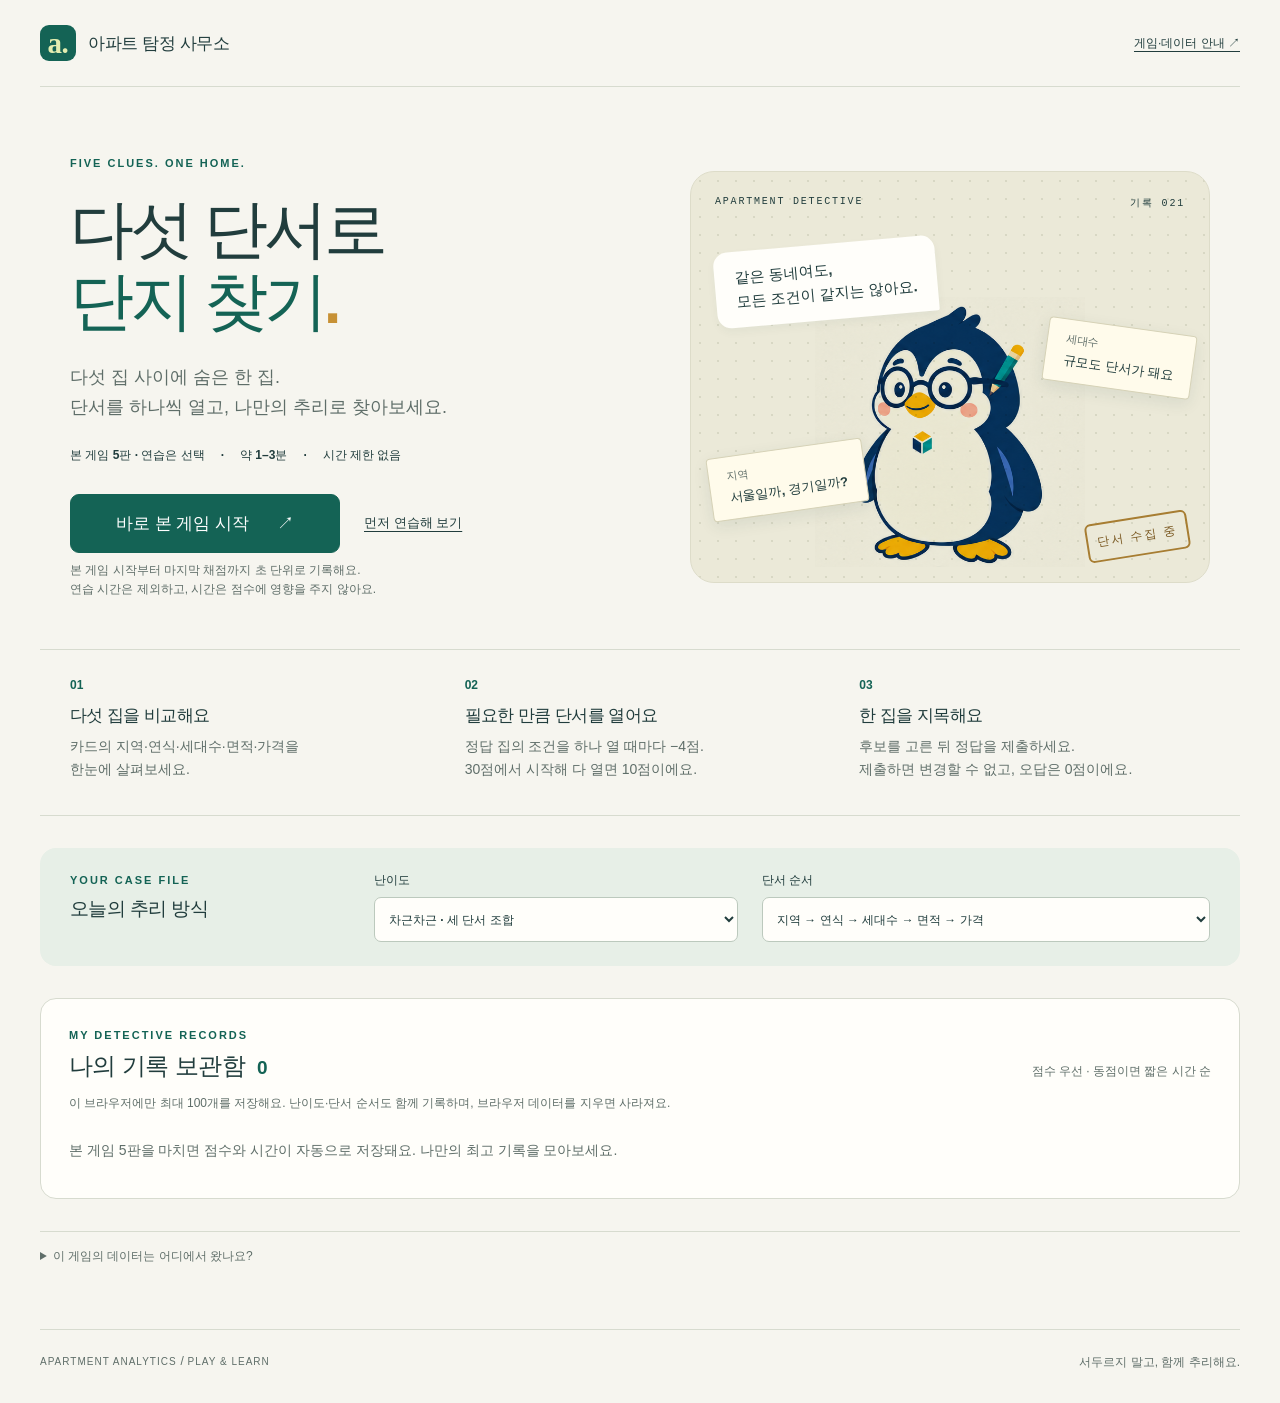
==== index.html @ 8121de94 "initial commit" ====
<!doctype html>
<html lang="ko">
<head>
<meta charset="utf-8"><meta name="viewport" content="width=device-width, initial-scale=1">
<meta name="theme-color" content="#f6f5ef"><title>다섯 단서로 단지 찾기</title>
<link rel="icon" href="data:,"><link rel="stylesheet" href="./style.css">
</head>
<body>
<a class="skip" href="#main">게임으로 건너뛰기</a>
<header class="site-header"><a href="./" class="brand"><span class="brand-mark" aria-hidden="true">a.</span> 아파트 탐정 사무소</a><a class="game-help" href="./about.html" target="_blank" rel="noopener">게임·데이터 안내 ↗</a></header>
<main id="main" tabindex="-1"><p role="status">사건 파일을 준비하고 있어요…</p></main>
<div id="announcer" class="sr-only" role="status" aria-live="polite" aria-atomic="true"></div>
<footer class="site-footer"><span>APARTMENT ANALYTICS <span aria-hidden="true">/</span> PLAY & LEARN</span><span>서두르지 말고, 함께 추리해요.</span></footer>
<noscript>이 게임을 플레이하려면 JavaScript를 켜 주세요.</noscript>
<script type="module" src="./app.mjs"></script>
</body></html>
---- style.css ----
:root{color-scheme:light;--paper:#f6f5ef;--white:#fffefa;--ink:#213d3d;--muted:#5f6e69;--teal:#146355;--teal-light:#e7efe7;--lime:#e3edb0;--line:#d7dbcf;--gold:#efc96b;--red:#a44937;--red-light:#fff0e9;--radius:16px;--fast:160ms;font-family:Arial,"Apple SD Gothic Neo","Noto Sans KR",sans-serif;color:var(--ink);background:var(--paper);font-synthesis:none}
*{box-sizing:border-box}body{margin:0}button,input,select{font:inherit;color:inherit}button,a,input,select,summary{-webkit-tap-highlight-color:transparent}button,summary,select{cursor:pointer}button{min-height:48px;border:1px solid var(--line);border-radius:9px;padding:12px 18px;background:var(--white);font-weight:700;transition:background var(--fast),box-shadow var(--fast),transform var(--fast)}button:hover:not(:disabled){background:var(--teal-light);box-shadow:0 3px 0 #213d3d14}button:active:not(:disabled){transform:translateY(1px)}button:disabled{cursor:default;background:#e5e6de;color:#737a70;border-color:transparent;box-shadow:none}a{color:inherit}button:focus-visible,a:focus-visible,input:focus-visible,select:focus-visible,summary:focus-visible{outline:3px solid var(--teal);outline-offset:4px}h1:focus,h2:focus,main:focus{outline:none}h1,h2,h3,p{margin:0}h1,h2,h3{word-break:keep-all}h1{font-size:36px;line-height:1.3;letter-spacing:-1.5px}h2{font-size:21px;letter-spacing:-.6px}p{line-height:1.65}em{font-style:normal}small,.small{font-size:12px;line-height:1.6;color:var(--muted)}kbd{font:12px Arial,sans-serif;display:inline-flex;align-items:center;justify-content:center;min-width:20px;height:21px;padding:0 4px;border:1px solid currentColor;border-radius:4px;opacity:.8}button kbd{margin-left:8px}.primary{background:var(--teal);color:white;border-color:var(--teal);display:inline-flex;align-items:center;justify-content:center;gap:28px}.primary:hover:not(:disabled){background:#104f45}.secondary{background:var(--white)}.text-button{border:0;background:none;text-decoration:underline;text-underline-offset:4px}.eyebrow{font-size:11px;font-weight:700;letter-spacing:2px;color:var(--teal);line-height:1.6}.eyebrow span{letter-spacing:0;color:var(--muted)}.site-header{height:87px;border-bottom:1px solid var(--line);max-width:1320px;margin:auto;display:flex;justify-content:space-between;align-items:center}.brand{display:flex;gap:12px;align-items:center;text-decoration:none;font-size:17px;font-weight:700;letter-spacing:-.4px}.brand-mark{width:36px;height:36px;display:grid;place-items:center;background:var(--teal);color:var(--lime);border-radius:9px;font:700 29px Georgia,serif}.header-note{font-size:12px;color:var(--muted)}main{max-width:1320px;padding-top:40px;margin:auto;min-height:70vh}.site-footer{max-width:1320px;margin:48px auto 0;border-top:1px solid var(--line);padding:24px 0 32px;display:flex;justify-content:space-between;color:var(--muted);font-size:10px;letter-spacing:1px}.site-footer span:last-child{letter-spacing:0;font-size:12px}.skip{position:fixed;z-index:10;top:-70px;left:16px;background:white;padding:16px}.skip:focus{top:16px}.sr-only{position:absolute;width:1px;height:1px;overflow:hidden;clip:rect(0,0,0,0);white-space:nowrap}.mascot{--size:76px;width:var(--size);height:var(--size);flex-shrink:0;display:inline-block;background-image:url('./assets/turnaround.png');background-repeat:no-repeat;background-size:300% 200%;background-position:0 0;mix-blend-mode:multiply}.mascot.angle{background-position:50% 0}.mascot.side{background-position:100% 0}.mascot.back{background-position:0 100%}.intro{display:grid;grid-template-columns:1.1fr 1fr;gap:80px;padding:28px 30px 50px;align-items:center}.intro h1{font-size:72px;line-height:1.13;letter-spacing:-4px;margin:20px 0 26px}.intro h1 em{color:var(--teal)}.title-dot{color:#c79135}.lead{font-size:18px;color:var(--muted)}.intro-meta{display:flex;flex-wrap:wrap;gap:8px 16px;margin:24px 0 30px;font-size:12px;font-weight:700}.intro-meta span+span:before{content:'·';margin-right:16px}.start{font-size:17px;padding:17px 25px;min-width:270px;margin-bottom:12px}.case-art{height:412px;background:#ebe9d8;border-radius:24px;position:relative;isolation:isolate;overflow:hidden;background-image:radial-gradient(#b0b49b55 1px,transparent 1px);background-size:18px 18px;border:1px solid #dddcc9}.art-label{display:flex;justify-content:space-between;padding:24px;font:10px monospace;letter-spacing:1.8px}.hero-penguin{--size:270px;position:absolute;bottom:15px;left:calc(50% - 135px);z-index:2}.speech{position:absolute;top:72px;left:24px;padding:14px 20px;background:var(--white);border-radius:14px 14px 2px 14px;font-size:15px;font-weight:bold;line-height:1.6;transform:rotate(-5deg);box-shadow:0 4px 10px #213d3d0b;z-index:3}.evidence{position:absolute;background:#fffbeb;box-shadow:0 5px 16px #213d3d17;border:1px solid #d6d2b7;border-radius:4px;padding:12px 18px;font-size:11px;color:var(--muted);z-index:3}.evidence b{display:block;font-size:13px;color:var(--ink);margin-top:5px}.evidence-one{bottom:70px;left:18px;transform:rotate(-8deg)}.evidence-two{top:154px;right:15px;transform:rotate(8deg)}.art-stamp{position:absolute;bottom:26px;right:20px;border:2px solid #a77d32;color:#79571f;font-size:12px;letter-spacing:2px;padding:9px;border-radius:6px;transform:rotate(-9deg)}.how-to{display:grid;grid-template-columns:repeat(3,1fr);padding:28px 30px 34px;border-top:1px solid var(--line);border-bottom:1px solid var(--line);gap:44px}.step-number{display:block;color:var(--teal);font-size:12px;font-weight:bold;margin-bottom:12px}.how-to h2{font-size:17px;margin-bottom:8px}.how-to p{color:var(--muted);font-size:14px}.settings{margin:32px 0;display:grid;grid-template-columns:1fr 1.3fr 1.6fr 1.4fr;gap:24px;align-items:start;padding:24px 30px;background:var(--teal-light);border-radius:var(--radius)}.settings h2{margin-top:6px;font-size:19px}.settings label{font-size:12px;font-weight:700;display:grid;gap:8px}.settings input,.settings select{width:100%;min-width:0;min-height:45px;padding:8px 10px;border:1px solid #bcc9bd;border-radius:7px;background:var(--white);font-size:12px}.settings .small{font-weight:400;font-size:11px}.source-note{border-top:1px solid var(--line);margin-top:28px;color:var(--muted);font-size:12px}.source-note summary{min-height:48px;padding:16px 0}.source-note p{max-width:1000px;margin:0 0 12px}.game-heading{display:flex;justify-content:space-between;align-items:center;margin-bottom:30px}.game-heading h1{margin:8px 0 8px}.game-heading p:not(.eyebrow){color:var(--muted);font-size:14px}.round-status{display:grid;gap:12px;text-align:right;font-size:12px;color:var(--muted)}.round-status strong{font-size:20px;color:var(--ink);margin-left:6px}.progress-dots{display:flex;gap:7px}.progress-dots span{width:30px;height:30px;display:grid;place-items:center;border:1px solid var(--line);border-radius:50%;font:12px Arial}.progress-dots .current{background:var(--teal);color:white;border-color:var(--teal)}.progress-dots .done{background:var(--teal-light);color:var(--teal)}.board-heading{display:flex;align-items:center;justify-content:space-between;margin-bottom:14px;font-size:12px;color:var(--muted)}.board-heading h2{font-size:16px;color:var(--ink)}.board-heading h2 span{font-weight:400;font-size:12px;color:var(--muted);margin-left:10px}.candidate-grid{display:grid;grid-template-columns:repeat(5,minmax(0,1fr));gap:14px}.home-card{--tone:#326759;--tint:#e5ecde;min-width:0;background:var(--white);border:1px solid var(--line);border-radius:13px;overflow:hidden;transition:border var(--fast),box-shadow var(--fast)}.tone-1{--tone:#966937;--tint:#f4ead6}.tone-2{--tone:#61799a;--tint:#e7edf1}.tone-3{--tone:#876579;--tint:#f0e5e8}.tone-4{--tone:#7d7941;--tint:#ecebdc}.home-card.selected{border-color:var(--teal);box-shadow:0 0 0 2px var(--teal)}.home-card.winner{border-color:var(--teal)}.card-art{height:96px;position:relative;background:var(--tint);color:var(--tone);overflow:hidden}.house-art{width:100%;height:100%;display:block}.card-letter{position:absolute;top:12px;left:13px;font:italic 25px Georgia,serif}.card-state{position:absolute;right:9px;top:10px;font-size:11px;font-weight:bold;color:var(--ink);background:var(--white);border-radius:4px;padding:3px 7px}.card-state:empty{display:none}.card-body{padding:15px}.address{font-size:11px;line-height:1.5;color:var(--muted);min-height:33px;overflow-wrap:anywhere}.card-body h3{font-size:17px;line-height:1.35;min-height:46px;margin:5px 0 8px;overflow-wrap:anywhere}.card-body dl{margin:0}.card-body dl>div{padding:9px 0;display:flex;justify-content:space-between;align-items:baseline;border-top:1px solid #e8e9df;gap:6px}.card-body dt{font-size:11px;color:var(--muted);white-space:nowrap}.card-body dd{margin:0;font-size:15px;text-align:right;font-weight:700;letter-spacing:-.4px}.card-body dd small{display:block;font-weight:400;font-size:10px;letter-spacing:0}.card-body dd .inline{display:inline;font-size:11px}.card-body dl>.price-row{display:block;padding:11px 0 13px}.price-row dd{font-size:24px;text-align:left;margin-top:4px;letter-spacing:-1px}.choose{width:100%;display:flex;align-items:center;justify-content:center;gap:8px;min-height:44px;padding:8px 10px;font-size:12px}.choose kbd{margin:0}.choose span{margin-left:auto;font-size:16px}.choose[aria-pressed=true]{color:var(--teal);background:var(--teal-light);border-color:var(--teal)}.locked-label{min-height:44px;background:var(--teal-light);color:var(--teal);display:grid;place-items:center;text-align:center;border-radius:6px;font-size:11px;font-weight:bold}.notebook{border:1px solid var(--line);border-radius:var(--radius);background:var(--white);margin-top:26px;overflow:hidden}.notebook-heading{display:flex;align-items:center;justify-content:space-between;padding:20px 24px 17px}.notebook h2{font-size:18px;margin-top:3px}.notebook .eyebrow{font-size:9px}.clue-counter{font-size:12px;color:var(--muted)}.clue-counter strong{font-size:21px;color:var(--teal);margin-left:5px}.clue-list{list-style:none;padding:0 24px;margin:0;display:grid;grid-template-columns:repeat(5,minmax(0,1fr));gap:12px}.clue{min-height:99px;background:#f3f3ed;border:1px dashed #d8dccf;border-radius:8px;padding:12px;color:var(--muted)}.clue.opened{background:#f4f5e3;border:1px solid #d8dcba;color:var(--ink)}.clue-label{display:flex;align-items:center;gap:6px;font-weight:700;font-size:12px}.clue-number{font:11px monospace;color:var(--teal)}.clue-label small{margin-left:auto;font-size:9px;font-weight:400}.clue p{font-size:12px;margin-top:8px;line-height:1.55;word-break:keep-all}.clue:not(.opened):not(.after-reveal) p{font-size:11px;color:#798071}.clue.after-reveal{background:#f9f9f4}.action-bar{display:flex;align-items:center;justify-content:space-between;padding:8px 24px 12px;gap:16px}.guide-inline{display:flex;align-items:center;gap:5px;max-width:650px}.guide-inline .mascot{--size:64px}.guide-inline p{font-size:12px;color:var(--muted)}.action-bar button{font-size:12px;white-space:nowrap}.action-bar button small{margin-left:10px;color:var(--red)}.notebook:has(.after-reveal){padding-bottom:24px}.submit-bar{display:flex;align-items:center;justify-content:space-between;padding:22px 0 12px}.submit-bar>div:first-child>span{font-size:15px}.submit-bar>div:first-child strong{font-size:31px;letter-spacing:-1px;color:var(--teal);margin-left:8px}.submit-bar small{display:block}.submit-action{display:grid;grid-template-columns:auto auto;align-items:center;gap:4px 18px;text-align:right}.submit-action p{font-size:12px}.submit-action small{grid-column:2}.keyboard-help{text-align:right;font-size:10px;color:var(--muted);margin:0 0 18px}.keyboard-help span{margin:0 8px}.keyboard-help kbd{font-size:10px;min-width:16px;height:17px}.result-panel{margin-top:28px;padding:26px;border:1px solid var(--line);border-radius:var(--radius);background:var(--white)}.result-title{display:flex;justify-content:space-between;align-items:center;gap:20px;margin-bottom:20px}.result-title h2{font-size:26px;margin-top:5px}.result-title h2 span{font-size:16px;color:var(--teal);margin-left:12px}.answer-reason{font-size:14px;color:var(--muted)}.lesson{display:flex;gap:14px;align-items:center;background:var(--teal-light);border-radius:12px;padding:10px 18px;margin:20px 0}.lesson p{font-size:13px;color:var(--muted)}.lesson strong{display:block;color:var(--ink);margin-bottom:3px}.comparison{width:100%;border-collapse:collapse;font-size:13px}.comparison caption{text-align:left;font-size:16px;font-weight:bold;margin-bottom:14px}.comparison td,.comparison th{padding:12px 16px;text-align:left;border-bottom:1px solid var(--line);line-height:1.6}.comparison th{font-weight:bold}.comparison thead{background:#efefe7;font-size:12px}.comparison tbody th{width:20%}.comparison tbody th small{display:block;font-weight:normal;font-size:10px}.comparison td{width:40%}.comparison .mismatch{background:var(--red-light)}.match-word{display:inline-block;margin-left:10px;font-size:10px;color:var(--teal)}.mismatch .match-word{color:var(--red);font-weight:bold}.summary-hero{display:flex;justify-content:space-between;align-items:center;padding:12px 36px 30px}.summary-hero h1{margin:10px 0}.summary-hero>div>p:not(.eyebrow){color:var(--muted)}.final-score{font:100px Georgia,serif;letter-spacing:-5px;margin:10px 0 16px;color:var(--teal)}.final-score span{font:18px Arial,sans-serif;color:var(--muted);letter-spacing:0}.summary-stats{display:flex;gap:28px;flex-wrap:wrap;font-size:13px}.summary-stats strong{margin-left:10px}.summary-mascot{display:flex;align-items:center;gap:18px}.summary-mascot .mascot{--size:240px}.summary-mascot p{font-size:17px;line-height:1.8}.round-results{display:grid;grid-template-columns:repeat(5,1fr);gap:14px}.round-results>div{display:grid;gap:9px;border:1px solid var(--line);padding:20px;border-radius:12px;background:var(--teal-light)}.round-results .miss{background:var(--red-light)}.round-results span{font-size:12px}.round-results strong{font:36px Georgia,serif}.round-results strong small{margin-left:4px;font:12px Arial}.replay-bar{display:flex;gap:12px;margin:24px 0 16px;align-items:center}.seed-receipt{font-size:11px;color:var(--muted);overflow-wrap:anywhere}.review{margin-top:44px}.section-heading{display:flex;justify-content:space-between;align-items:end;margin-bottom:20px;gap:20px}.section-heading h2{font-size:25px;margin-top:4px}.section-heading h2 span{margin-left:10px;color:var(--teal)}.section-heading p:not(.eyebrow){font-size:12px;color:var(--muted)}.review-case{border:1px solid var(--line);border-radius:12px;background:var(--white);margin-bottom:12px;overflow:hidden}.review-case>summary{padding:20px;font-size:15px;font-weight:bold}.review-case>summary>span{float:right;font-size:12px;color:var(--muted);font-weight:normal}.review-body{padding:6px 20px 20px}.review-body .clue-list{padding:0;margin-bottom:20px}.review-body .candidate-grid{margin-bottom:24px}.all-clear{display:flex;align-items:center;gap:18px;background:var(--teal-light);padding:24px;border-radius:12px}.all-clear strong{display:block}.all-clear p{font-size:14px}.error{padding:50px 20px}.error p{margin:18px 0}
@media(min-width:1500px){main{padding-top:48px}.card-art{height:110px}.card-body{padding:18px}.card-body h3{font-size:19px}}
@media(max-width:1400px){.site-header,main,.site-footer{margin-left:40px;margin-right:40px}.intro{gap:48px}.intro h1{font-size:64px}}
@media(max-width:1100px){.site-header,main,.site-footer{margin-left:24px;margin-right:24px}.intro{gap:24px;padding-left:0;padding-right:0}.intro h1{font-size:56px}.candidate-grid{gap:9px}.card-body{padding:11px}.card-body h3{font-size:15px;min-height:44px}.card-body dd{font-size:13px}.card-body dt{font-size:10px}.price-row dd{font-size:20px}.settings{grid-template-columns:1fr 1fr}.clue-list{gap:8px;padding:0 16px}.clue{padding:10px}.clue-label{flex-wrap:wrap}.clue-label small{width:100%;margin:0}.clue p{font-size:11px}.summary-mascot .mascot{--size:170px}.summary-mascot p{font-size:14px}}
@media(max-width:800px){main{padding-top:26px}.intro{grid-template-columns:1fr 1fr;gap:24px;padding-bottom:32px}.intro h1{font-size:44px;letter-spacing:-2px}.lead{font-size:15px}.intro-meta{gap:8px;font-size:10px}.intro-meta span+span:before{margin-right:8px}.case-art{height:340px}.hero-penguin{--size:215px;left:calc(50% - 108px)}.speech{font-size:12px;top:60px;left:14px;padding:12px}.evidence{padding:9px;font-size:9px}.evidence b{font-size:10px}.evidence-two{top:168px;right:10px}.evidence-one{bottom:38px;left:10px}.art-stamp{font-size:9px;bottom:14px;right:10px}.art-label{padding:15px;font-size:8px}.how-to{gap:24px;padding:24px 0}.how-to h2{font-size:15px}.how-to p{font-size:12px}.how-to br{display:none}.candidate-grid{grid-template-columns:repeat(3,minmax(0,1fr));gap:12px}.card-art{height:80px}.card-body{padding:14px}.card-body h3{font-size:16px}.card-body dd{font-size:14px}.price-row dd{font-size:23px}.clue-list{grid-template-columns:repeat(3,minmax(0,1fr));gap:10px}.clue-label small{width:auto;margin-left:auto}.clue p{font-size:12px}.game-heading h1{font-size:28px}.game-heading p:not(.eyebrow){font-size:12px}.board-heading h2 span{display:none}.submit-action{display:block}.submit-action p{margin-bottom:8px}.submit-action small{margin-top:4px}.summary-hero{padding:0 0 24px}.summary-mascot p{display:none}.round-results{gap:8px}.round-results>div{padding:16px}.replay-bar{flex-wrap:wrap}.section-heading{display:block}.section-heading>p{margin-top:12px}}
@media(max-width:540px){.site-header,main,.site-footer{margin-left:18px;margin-right:18px}.site-header{height:69px}.brand{font-size:15px}.brand-mark{width:31px;height:31px;font-size:25px}.header-note{display:none}.intro{grid-template-columns:1fr;padding-top:0;gap:28px}.intro h1{font-size:55px;margin-top:14px;line-height:1.08}.lead{font-size:16px}.intro-meta{font-size:11px;margin:20px 0}.start{width:100%;font-size:16px;min-width:0;margin-bottom:7px}.case-art{height:310px}.hero-penguin{--size:220px;left:calc(50% - 110px);bottom:0}.speech{left:24px}.evidence-two{top:141px;right:16px}.evidence-one{bottom:35px}.how-to{grid-template-columns:1fr;gap:22px}.how-to>div{padding-left:38px;position:relative}.step-number{position:absolute;left:0;top:3px}.how-to h2{font-size:16px}.how-to p{font-size:13px}.settings{grid-template-columns:1fr;gap:20px;padding:22px}.settings label,.settings input,.settings select{font-size:13px}.settings .small{font-size:11px}.game-heading{align-items:start;gap:12px;flex-wrap:wrap;margin-bottom:22px}.game-heading h1{font-size:26px;letter-spacing:-1px}.game-heading p:not(.eyebrow){font-size:12px}.round-status{width:100%;display:flex;align-items:center;justify-content:space-between;margin-top:2px}.progress-dots span{width:24px;height:24px;font-size:10px}.round-status strong{font-size:17px}.board-heading{display:block}.board-heading>span{font-size:10px;display:block;margin-top:5px}.candidate-grid{grid-template-columns:repeat(2,minmax(0,1fr));gap:12px}.card-art{height:73px}.card-letter{top:9px;left:10px;font-size:21px}.card-state{font-size:9px;top:8px;right:6px;padding:3px}.card-body{padding:12px}.address{font-size:10px;min-height:30px}.card-body h3{font-size:15px;min-height:41px;letter-spacing:-.6px}.card-body dt{font-size:10px}.card-body dd{font-size:13px}.card-body dd .inline{font-size:10px}.card-body dl>div{gap:3px}.card-body dl>div:not(.price-row){flex-wrap:wrap}.card-body dl>.price-row{padding-bottom:12px}.price-row dd{font-size:21px}.choose{padding:8px 6px;gap:5px;font-size:11px;min-height:44px}.choose kbd{display:none}.choose span{margin-left:4px}.card-body dl>div{padding:8px 0}.notebook{margin-top:20px}.notebook-heading{padding:18px 16px}.notebook h2{font-size:16px}.clue-counter{font-size:10px}.clue-counter strong{font-size:18px}.clue-list{grid-template-columns:1fr;gap:8px;padding:0 16px}.clue{min-height:0;display:grid;grid-template-columns:92px 1fr;align-items:center;gap:8px;padding:12px}.clue-label{font-size:12px;gap:6px}.clue-label small{display:block;width:100%;margin:0 0 0 22px;font-size:9px}.clue p{font-size:12px;margin:0}.action-bar{display:block;padding:8px 16px 16px}.guide-inline .mascot{--size:58px}.guide-inline p{font-size:11px}.action-bar button{width:100%;font-size:12px}.submit-bar{display:block;padding-top:20px}.submit-bar>div:first-child{text-align:center;margin-bottom:18px}.submit-bar>div:first-child strong{font-size:34px}.submit-action{text-align:center}.submit-action .primary{width:100%}.submit-action p{font-size:13px}.keyboard-help{display:none}.result-panel{padding:18px 14px}.result-title{display:block}.result-title h2{font-size:23px}.result-title h2 span{font-size:13px}.result-title .primary{width:100%;margin-top:18px}.answer-reason{font-size:13px}.lesson{gap:8px;padding:10px;margin:16px 0}.lesson .mascot{--size:52px}.lesson p{font-size:12px}.comparison{font-size:11px;table-layout:fixed}.comparison th,.comparison td{padding:10px 6px;word-break:break-word}.comparison thead{font-size:11px}.comparison tbody th{width:24%}.comparison td{width:38%}.comparison tbody th small{font-size:9px}.match-word{display:block;margin:3px 0 0}.summary-hero{position:relative}.summary-hero h1{font-size:28px}.summary-hero>div>p{font-size:13px}.summary-mascot{position:absolute;right:0;top:58px}.summary-mascot .mascot{--size:108px}.final-score{font-size:82px;margin-bottom:22px}.final-score span{font-size:15px}.summary-stats{gap:12px 22px;font-size:12px}.summary-stats span:last-child{width:100%;color:var(--muted)}.round-results{grid-template-columns:repeat(5,minmax(0,1fr));gap:5px}.round-results>div{padding:12px 5px;text-align:center;gap:8px}.round-results span{font-size:10px;line-height:1.6}.round-results strong{font-size:27px}.round-results small{font-size:9px}.replay-bar{gap:10px;margin-top:20px}.replay-bar .primary{width:100%}.replay-bar .secondary{flex:1;font-size:12px;padding:12px}.replay-bar .text-button{font-size:12px}.review{margin-top:34px}.section-heading h2{font-size:22px}.review-case>summary{font-size:13px;line-height:1.6;padding:16px}.review-case>summary>span{display:block;float:none;font-size:11px;margin-top:7px}.review-body{padding:0 12px 16px}.review-body .candidate-grid{gap:8px}.review-body .card-body{padding:10px}.review-body .card-body h3{font-size:13px}.review-body .card-body dd{font-size:12px}.review-body .price-row dd{font-size:19px}.review-body .locked-label{font-size:10px}.all-clear{padding:16px;gap:10px}.all-clear p{font-size:12px}.all-clear .mascot{--size:64px}.site-footer{margin-top:32px;display:grid;gap:12px;padding:20px 0 26px}.source-note{margin-top:22px;font-size:11px}}
@media(prefers-reduced-motion:reduce){*,*::before,*::after{transition:none!important;animation:none!important;scroll-behavior:auto!important}}
/* Hide the off-canvas skip link even when full-page captures scroll the viewport. */
.skip:not(:focus){visibility:hidden}
/* Optional practice and browser-local record sharing. */
.start-actions{display:flex;align-items:center;flex-wrap:wrap;gap:4px 12px;margin-bottom:8px}
.start-actions .start{margin-bottom:0}
.start-actions .text-button{font-size:13px;padding:12px}
.settings{grid-template-columns:1fr 1.3fr 1.6fr}
.record-board{border:1px solid var(--line);border-radius:var(--radius);padding:28px;background:var(--white);margin:32px 0}
.record-heading{display:flex;align-items:end;justify-content:space-between;gap:16px;margin-bottom:12px}
.record-heading h2{margin-top:5px;font-size:24px}
.record-heading h2 span{color:var(--teal);font-size:19px;margin-left:6px}
.record-heading>p{font-size:12px;color:var(--muted)}
.record-board label{display:block;font-size:13px;font-weight:bold;margin:22px 0 8px}
.record-board select{max-width:100%;width:100%;min-width:0;min-height:48px;background:var(--paper);border:1px solid var(--line);padding:12px;border-radius:8px;font-size:13px}
.record-preview{display:flex;align-items:center;gap:26px;padding:24px 0}
.record-preview img{width:160px;height:160px;object-fit:contain;flex:none}
.record-mode{font-size:13px;color:var(--muted);display:flex;flex-wrap:wrap;align-items:center;gap:8px}
.best-badge{padding:3px 8px;border-radius:5px;background:var(--teal-light);color:var(--teal);font-size:11px;font-weight:bold}
.record-preview strong{display:block;font:64px Georgia,serif;color:var(--teal);margin:8px 0}
.record-preview strong small{font:16px Arial,sans-serif;color:var(--muted)}
.record-time{font-size:20px;font-weight:bold;margin-bottom:6px}
.record-time span{font-size:12px;color:var(--muted);font-weight:normal;margin-left:18px}
.record-actions{display:flex;flex-wrap:wrap;gap:12px}
.record-actions button{font-size:14px}
#share-status{font-size:13px;color:var(--teal);min-height:22px;margin-top:12px}
#copy-fallback textarea{display:block;width:100%;font:inherit;font-size:14px;line-height:1.7;color:var(--ink);padding:14px;border:1px solid var(--line);border-radius:8px;resize:vertical}
.storage-warning{margin:16px 0;padding:12px 16px;background:var(--red-light);border-radius:8px;font-size:13px;color:var(--red)}
.empty-records{font-size:14px;padding:26px 0 8px;color:var(--muted)}
.summary-mascot img{object-fit:contain;width:240px;height:240px}
@media(max-width:1100px){.summary-mascot img{width:170px;height:170px}}
@media(max-width:800px){.settings{grid-template-columns:1fr 1fr}.settings>div{grid-column:1/-1}.record-heading{display:block}.record-heading>p{margin-top:12px}.record-time span{display:block;margin:6px 0 0}.summary-mascot img{width:150px;height:150px}}
@media(max-width:540px){.start-actions{display:grid;gap:4px}.start-actions .text-button{justify-self:center}.settings{grid-template-columns:1fr}.record-board{padding:20px 16px;margin:24px 0}.record-heading h2{font-size:21px}.record-board select{font-size:12px}.record-preview{gap:12px;align-items:start;padding:20px 0}.record-preview img{width:88px;height:110px}.record-preview>div{min-width:0}.record-preview strong{font-size:46px;margin:10px 0}.record-mode{font-size:11px}.best-badge{font-size:10px}.record-preview strong small{font-size:12px}.record-time{font-size:17px}.record-time span{font-size:11px}.record-preview .small{font-size:10px}.record-actions{display:grid}.record-actions button{width:100%;font-size:12px;padding:13px 10px}.summary-mascot img{width:100px;height:100px}.summary-stats span:last-child{width:auto}.record-heading>p,.record-board>.small{font-size:11px}.empty-records{font-size:13px}}

.game-help{font-size:12px;text-underline-offset:4px;min-height:44px;display:inline-flex;align-items:center}
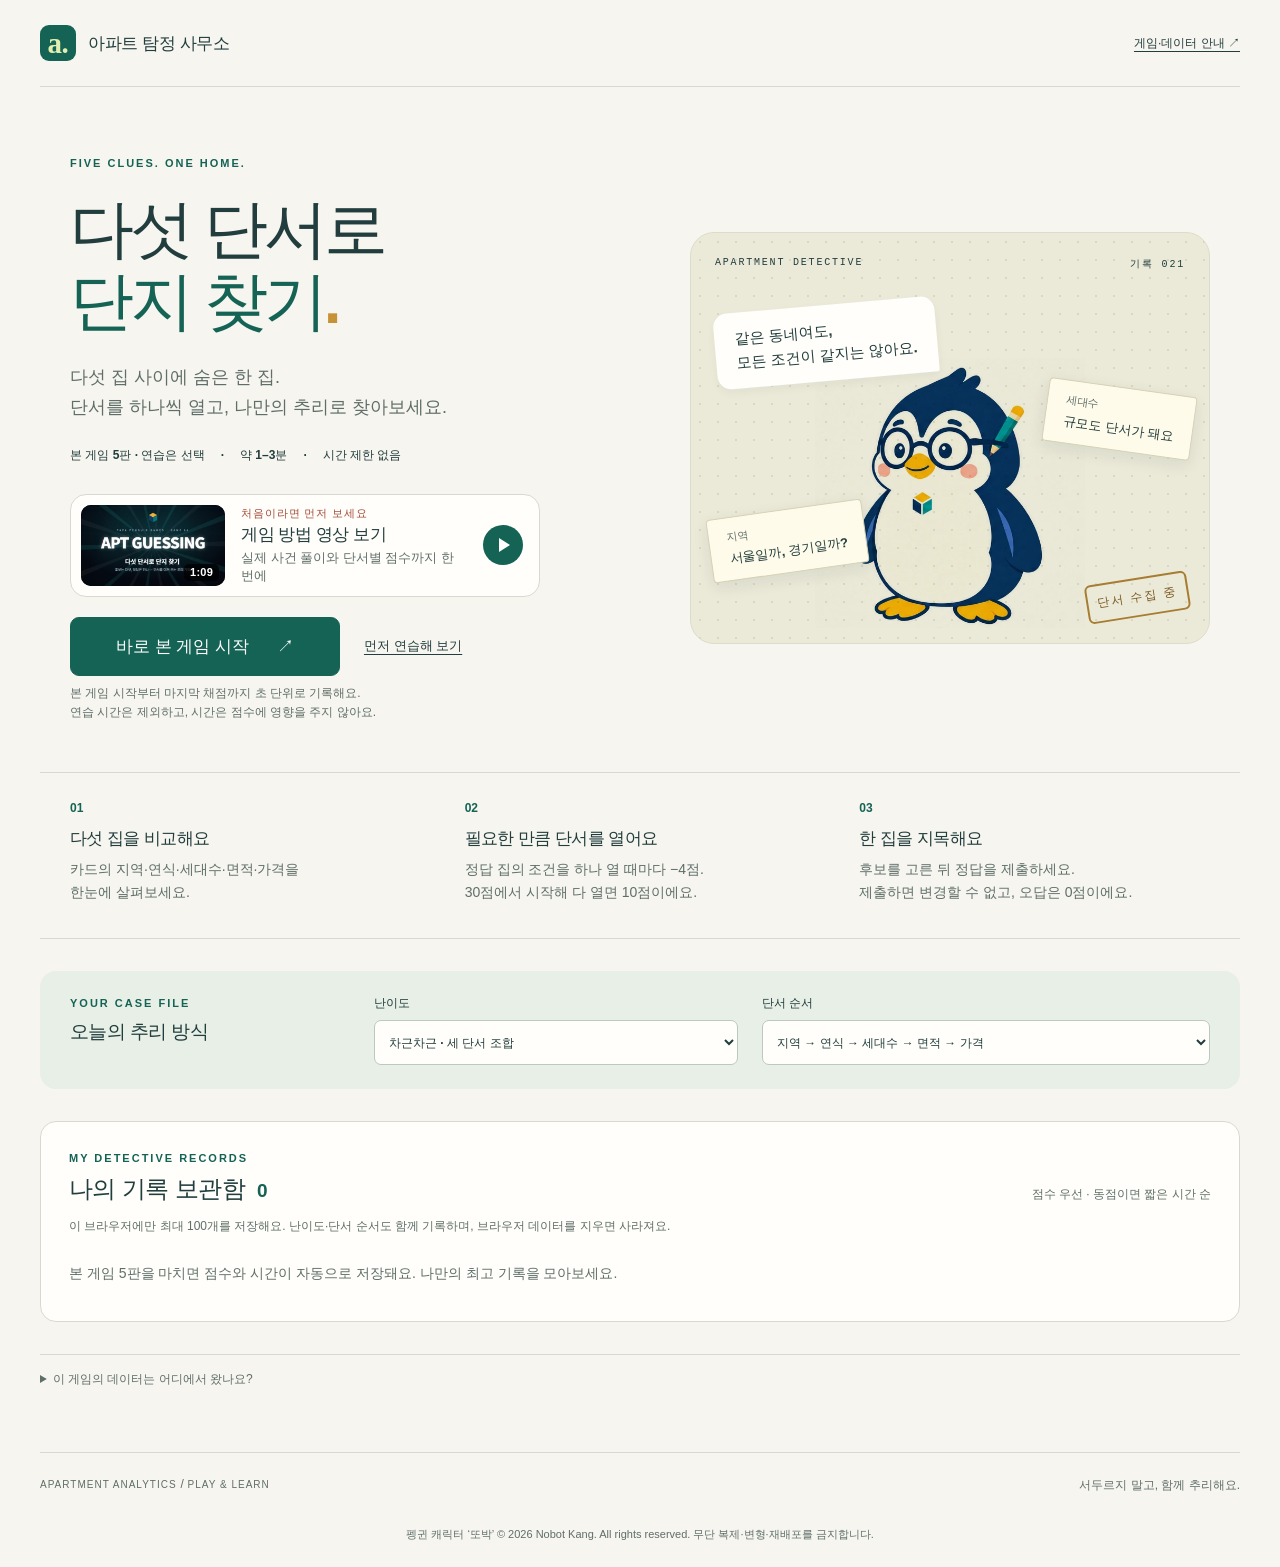
==== commit 8420851f: "update video" ====
--- a/index.html
+++ b/index.html
@@ -10,7 +10,8 @@
 <header class="site-header"><a href="./" class="brand"><span class="brand-mark" aria-hidden="true">a.</span> 아파트 탐정 사무소</a><a class="game-help" href="./about.html" target="_blank" rel="noopener">게임·데이터 안내 ↗</a></header>
 <main id="main" tabindex="-1"><p role="status">사건 파일을 준비하고 있어요…</p></main>
 <div id="announcer" class="sr-only" role="status" aria-live="polite" aria-atomic="true"></div>
-<footer class="site-footer"><span>APARTMENT ANALYTICS <span aria-hidden="true">/</span> PLAY & LEARN</span><span>서두르지 말고, 함께 추리해요.</span></footer>
+<footer class="site-footer"><span>APARTMENT ANALYTICS <span aria-hidden="true">/</span> PLAY & LEARN</span><span>서두르지 말고, 함께 추리해요.</span></footer><p class="rights"><span>펭귄 캐릭터 ‘또박’ © 2026 Nobot Kang. All rights reserved.</span> <span>무단 복제·변형·재배포를 금지합니다.</span></p>
+<dialog id="rules-video" class="rules-dialog" aria-labelledby="rules-video-title"><div class="rules-head"><h2 id="rules-video-title">게임 방법 영상<span>1분 9초 · 한국어 음성·자막</span></h2><form method="dialog"><button class="rules-close" value="close" aria-label="영상 닫기">×</button></form></div><video controls playsinline preload="none" poster="./assets/rules-video.jpg" width="1280" height="720"><source src="./assets/rules-video.mp4" type="video/mp4"><a href="./assets/rules-video.mp4">영상 파일로 보기</a></video><form method="dialog" class="rules-foot"><p>예시 사건의 가격은 2026.08.27 기준 매매 모델 추정가격입니다.<br><small>펭귄 캐릭터 ‘또박’ © 2026 Nobot Kang. All rights reserved.</small></p><button class="rules-go" value="play">이해했어요, 게임하러 가기 <span aria-hidden="true">→</span></button></form></dialog>
 <noscript>이 게임을 플레이하려면 JavaScript를 켜 주세요.</noscript>
 <script type="module" src="./app.mjs"></script>
 </body></html>
--- a/style.css
+++ b/style.css
@@ -1,5 +1,5 @@
 :root{color-scheme:light;--paper:#f6f5ef;--white:#fffefa;--ink:#213d3d;--muted:#5f6e69;--teal:#146355;--teal-light:#e7efe7;--lime:#e3edb0;--line:#d7dbcf;--gold:#efc96b;--red:#a44937;--red-light:#fff0e9;--radius:16px;--fast:160ms;font-family:Arial,"Apple SD Gothic Neo","Noto Sans KR",sans-serif;color:var(--ink);background:var(--paper);font-synthesis:none}
-*{box-sizing:border-box}body{margin:0}button,input,select{font:inherit;color:inherit}button,a,input,select,summary{-webkit-tap-highlight-color:transparent}button,summary,select{cursor:pointer}button{min-height:48px;border:1px solid var(--line);border-radius:9px;padding:12px 18px;background:var(--white);font-weight:700;transition:background var(--fast),box-shadow var(--fast),transform var(--fast)}button:hover:not(:disabled){background:var(--teal-light);box-shadow:0 3px 0 #213d3d14}button:active:not(:disabled){transform:translateY(1px)}button:disabled{cursor:default;background:#e5e6de;color:#737a70;border-color:transparent;box-shadow:none}a{color:inherit}button:focus-visible,a:focus-visible,input:focus-visible,select:focus-visible,summary:focus-visible{outline:3px solid var(--teal);outline-offset:4px}h1:focus,h2:focus,main:focus{outline:none}h1,h2,h3,p{margin:0}h1,h2,h3{word-break:keep-all}h1{font-size:36px;line-height:1.3;letter-spacing:-1.5px}h2{font-size:21px;letter-spacing:-.6px}p{line-height:1.65}em{font-style:normal}small,.small{font-size:12px;line-height:1.6;color:var(--muted)}kbd{font:12px Arial,sans-serif;display:inline-flex;align-items:center;justify-content:center;min-width:20px;height:21px;padding:0 4px;border:1px solid currentColor;border-radius:4px;opacity:.8}button kbd{margin-left:8px}.primary{background:var(--teal);color:white;border-color:var(--teal);display:inline-flex;align-items:center;justify-content:center;gap:28px}.primary:hover:not(:disabled){background:#104f45}.secondary{background:var(--white)}.text-button{border:0;background:none;text-decoration:underline;text-underline-offset:4px}.eyebrow{font-size:11px;font-weight:700;letter-spacing:2px;color:var(--teal);line-height:1.6}.eyebrow span{letter-spacing:0;color:var(--muted)}.site-header{height:87px;border-bottom:1px solid var(--line);max-width:1320px;margin:auto;display:flex;justify-content:space-between;align-items:center}.brand{display:flex;gap:12px;align-items:center;text-decoration:none;font-size:17px;font-weight:700;letter-spacing:-.4px}.brand-mark{width:36px;height:36px;display:grid;place-items:center;background:var(--teal);color:var(--lime);border-radius:9px;font:700 29px Georgia,serif}.header-note{font-size:12px;color:var(--muted)}main{max-width:1320px;padding-top:40px;margin:auto;min-height:70vh}.site-footer{max-width:1320px;margin:48px auto 0;border-top:1px solid var(--line);padding:24px 0 32px;display:flex;justify-content:space-between;color:var(--muted);font-size:10px;letter-spacing:1px}.site-footer span:last-child{letter-spacing:0;font-size:12px}.skip{position:fixed;z-index:10;top:-70px;left:16px;background:white;padding:16px}.skip:focus{top:16px}.sr-only{position:absolute;width:1px;height:1px;overflow:hidden;clip:rect(0,0,0,0);white-space:nowrap}.mascot{--size:76px;width:var(--size);height:var(--size);flex-shrink:0;display:inline-block;background-image:url('./assets/turnaround.png');background-repeat:no-repeat;background-size:300% 200%;background-position:0 0;mix-blend-mode:multiply}.mascot.angle{background-position:50% 0}.mascot.side{background-position:100% 0}.mascot.back{background-position:0 100%}.intro{display:grid;grid-template-columns:1.1fr 1fr;gap:80px;padding:28px 30px 50px;align-items:center}.intro h1{font-size:72px;line-height:1.13;letter-spacing:-4px;margin:20px 0 26px}.intro h1 em{color:var(--teal)}.title-dot{color:#c79135}.lead{font-size:18px;color:var(--muted)}.intro-meta{display:flex;flex-wrap:wrap;gap:8px 16px;margin:24px 0 30px;font-size:12px;font-weight:700}.intro-meta span+span:before{content:'·';margin-right:16px}.start{font-size:17px;padding:17px 25px;min-width:270px;margin-bottom:12px}.case-art{height:412px;background:#ebe9d8;border-radius:24px;position:relative;isolation:isolate;overflow:hidden;background-image:radial-gradient(#b0b49b55 1px,transparent 1px);background-size:18px 18px;border:1px solid #dddcc9}.art-label{display:flex;justify-content:space-between;padding:24px;font:10px monospace;letter-spacing:1.8px}.hero-penguin{--size:270px;position:absolute;bottom:15px;left:calc(50% - 135px);z-index:2}.speech{position:absolute;top:72px;left:24px;padding:14px 20px;background:var(--white);border-radius:14px 14px 2px 14px;font-size:15px;font-weight:bold;line-height:1.6;transform:rotate(-5deg);box-shadow:0 4px 10px #213d3d0b;z-index:3}.evidence{position:absolute;background:#fffbeb;box-shadow:0 5px 16px #213d3d17;border:1px solid #d6d2b7;border-radius:4px;padding:12px 18px;font-size:11px;color:var(--muted);z-index:3}.evidence b{display:block;font-size:13px;color:var(--ink);margin-top:5px}.evidence-one{bottom:70px;left:18px;transform:rotate(-8deg)}.evidence-two{top:154px;right:15px;transform:rotate(8deg)}.art-stamp{position:absolute;bottom:26px;right:20px;border:2px solid #a77d32;color:#79571f;font-size:12px;letter-spacing:2px;padding:9px;border-radius:6px;transform:rotate(-9deg)}.how-to{display:grid;grid-template-columns:repeat(3,1fr);padding:28px 30px 34px;border-top:1px solid var(--line);border-bottom:1px solid var(--line);gap:44px}.step-number{display:block;color:var(--teal);font-size:12px;font-weight:bold;margin-bottom:12px}.how-to h2{font-size:17px;margin-bottom:8px}.how-to p{color:var(--muted);font-size:14px}.settings{margin:32px 0;display:grid;grid-template-columns:1fr 1.3fr 1.6fr 1.4fr;gap:24px;align-items:start;padding:24px 30px;background:var(--teal-light);border-radius:var(--radius)}.settings h2{margin-top:6px;font-size:19px}.settings label{font-size:12px;font-weight:700;display:grid;gap:8px}.settings input,.settings select{width:100%;min-width:0;min-height:45px;padding:8px 10px;border:1px solid #bcc9bd;border-radius:7px;background:var(--white);font-size:12px}.settings .small{font-weight:400;font-size:11px}.source-note{border-top:1px solid var(--line);margin-top:28px;color:var(--muted);font-size:12px}.source-note summary{min-height:48px;padding:16px 0}.source-note p{max-width:1000px;margin:0 0 12px}.game-heading{display:flex;justify-content:space-between;align-items:center;margin-bottom:30px}.game-heading h1{margin:8px 0 8px}.game-heading p:not(.eyebrow){color:var(--muted);font-size:14px}.round-status{display:grid;gap:12px;text-align:right;font-size:12px;color:var(--muted)}.round-status strong{font-size:20px;color:var(--ink);margin-left:6px}.progress-dots{display:flex;gap:7px}.progress-dots span{width:30px;height:30px;display:grid;place-items:center;border:1px solid var(--line);border-radius:50%;font:12px Arial}.progress-dots .current{background:var(--teal);color:white;border-color:var(--teal)}.progress-dots .done{background:var(--teal-light);color:var(--teal)}.board-heading{display:flex;align-items:center;justify-content:space-between;margin-bottom:14px;font-size:12px;color:var(--muted)}.board-heading h2{font-size:16px;color:var(--ink)}.board-heading h2 span{font-weight:400;font-size:12px;color:var(--muted);margin-left:10px}.candidate-grid{display:grid;grid-template-columns:repeat(5,minmax(0,1fr));gap:14px}.home-card{--tone:#326759;--tint:#e5ecde;min-width:0;background:var(--white);border:1px solid var(--line);border-radius:13px;overflow:hidden;transition:border var(--fast),box-shadow var(--fast)}.tone-1{--tone:#966937;--tint:#f4ead6}.tone-2{--tone:#61799a;--tint:#e7edf1}.tone-3{--tone:#876579;--tint:#f0e5e8}.tone-4{--tone:#7d7941;--tint:#ecebdc}.home-card.selected{border-color:var(--teal);box-shadow:0 0 0 2px var(--teal)}.home-card.winner{border-color:var(--teal)}.card-art{height:96px;position:relative;background:var(--tint);color:var(--tone);overflow:hidden}.house-art{width:100%;height:100%;display:block}.card-letter{position:absolute;top:12px;left:13px;font:italic 25px Georgia,serif}.card-state{position:absolute;right:9px;top:10px;font-size:11px;font-weight:bold;color:var(--ink);background:var(--white);border-radius:4px;padding:3px 7px}.card-state:empty{display:none}.card-body{padding:15px}.address{font-size:11px;line-height:1.5;color:var(--muted);min-height:33px;overflow-wrap:anywhere}.card-body h3{font-size:17px;line-height:1.35;min-height:46px;margin:5px 0 8px;overflow-wrap:anywhere}.card-body dl{margin:0}.card-body dl>div{padding:9px 0;display:flex;justify-content:space-between;align-items:baseline;border-top:1px solid #e8e9df;gap:6px}.card-body dt{font-size:11px;color:var(--muted);white-space:nowrap}.card-body dd{margin:0;font-size:15px;text-align:right;font-weight:700;letter-spacing:-.4px}.card-body dd small{display:block;font-weight:400;font-size:10px;letter-spacing:0}.card-body dd .inline{display:inline;font-size:11px}.card-body dl>.price-row{display:block;padding:11px 0 13px}.price-row dd{font-size:24px;text-align:left;margin-top:4px;letter-spacing:-1px}.choose{width:100%;display:flex;align-items:center;justify-content:center;gap:8px;min-height:44px;padding:8px 10px;font-size:12px}.choose kbd{margin:0}.choose span{margin-left:auto;font-size:16px}.choose[aria-pressed=true]{color:var(--teal);background:var(--teal-light);border-color:var(--teal)}.locked-label{min-height:44px;background:var(--teal-light);color:var(--teal);display:grid;place-items:center;text-align:center;border-radius:6px;font-size:11px;font-weight:bold}.notebook{border:1px solid var(--line);border-radius:var(--radius);background:var(--white);margin-top:26px;overflow:hidden}.notebook-heading{display:flex;align-items:center;justify-content:space-between;padding:20px 24px 17px}.notebook h2{font-size:18px;margin-top:3px}.notebook .eyebrow{font-size:9px}.clue-counter{font-size:12px;color:var(--muted)}.clue-counter strong{font-size:21px;color:var(--teal);margin-left:5px}.clue-list{list-style:none;padding:0 24px;margin:0;display:grid;grid-template-columns:repeat(5,minmax(0,1fr));gap:12px}.clue{min-height:99px;background:#f3f3ed;border:1px dashed #d8dccf;border-radius:8px;padding:12px;color:var(--muted)}.clue.opened{background:#f4f5e3;border:1px solid #d8dcba;color:var(--ink)}.clue-label{display:flex;align-items:center;gap:6px;font-weight:700;font-size:12px}.clue-number{font:11px monospace;color:var(--teal)}.clue-label small{margin-left:auto;font-size:9px;font-weight:400}.clue p{font-size:12px;margin-top:8px;line-height:1.55;word-break:keep-all}.clue:not(.opened):not(.after-reveal) p{font-size:11px;color:#798071}.clue.after-reveal{background:#f9f9f4}.action-bar{display:flex;align-items:center;justify-content:space-between;padding:8px 24px 12px;gap:16px}.guide-inline{display:flex;align-items:center;gap:5px;max-width:650px}.guide-inline .mascot{--size:64px}.guide-inline p{font-size:12px;color:var(--muted)}.action-bar button{font-size:12px;white-space:nowrap}.action-bar button small{margin-left:10px;color:var(--red)}.notebook:has(.after-reveal){padding-bottom:24px}.submit-bar{display:flex;align-items:center;justify-content:space-between;padding:22px 0 12px}.submit-bar>div:first-child>span{font-size:15px}.submit-bar>div:first-child strong{font-size:31px;letter-spacing:-1px;color:var(--teal);margin-left:8px}.submit-bar small{display:block}.submit-action{display:grid;grid-template-columns:auto auto;align-items:center;gap:4px 18px;text-align:right}.submit-action p{font-size:12px}.submit-action small{grid-column:2}.keyboard-help{text-align:right;font-size:10px;color:var(--muted);margin:0 0 18px}.keyboard-help span{margin:0 8px}.keyboard-help kbd{font-size:10px;min-width:16px;height:17px}.result-panel{margin-top:28px;padding:26px;border:1px solid var(--line);border-radius:var(--radius);background:var(--white)}.result-title{display:flex;justify-content:space-between;align-items:center;gap:20px;margin-bottom:20px}.result-title h2{font-size:26px;margin-top:5px}.result-title h2 span{font-size:16px;color:var(--teal);margin-left:12px}.answer-reason{font-size:14px;color:var(--muted)}.lesson{display:flex;gap:14px;align-items:center;background:var(--teal-light);border-radius:12px;padding:10px 18px;margin:20px 0}.lesson p{font-size:13px;color:var(--muted)}.lesson strong{display:block;color:var(--ink);margin-bottom:3px}.comparison{width:100%;border-collapse:collapse;font-size:13px}.comparison caption{text-align:left;font-size:16px;font-weight:bold;margin-bottom:14px}.comparison td,.comparison th{padding:12px 16px;text-align:left;border-bottom:1px solid var(--line);line-height:1.6}.comparison th{font-weight:bold}.comparison thead{background:#efefe7;font-size:12px}.comparison tbody th{width:20%}.comparison tbody th small{display:block;font-weight:normal;font-size:10px}.comparison td{width:40%}.comparison .mismatch{background:var(--red-light)}.match-word{display:inline-block;margin-left:10px;font-size:10px;color:var(--teal)}.mismatch .match-word{color:var(--red);font-weight:bold}.summary-hero{display:flex;justify-content:space-between;align-items:center;padding:12px 36px 30px}.summary-hero h1{margin:10px 0}.summary-hero>div>p:not(.eyebrow){color:var(--muted)}.final-score{font:100px Georgia,serif;letter-spacing:-5px;margin:10px 0 16px;color:var(--teal)}.final-score span{font:18px Arial,sans-serif;color:var(--muted);letter-spacing:0}.summary-stats{display:flex;gap:28px;flex-wrap:wrap;font-size:13px}.summary-stats strong{margin-left:10px}.summary-mascot{display:flex;align-items:center;gap:18px}.summary-mascot .mascot{--size:240px}.summary-mascot p{font-size:17px;line-height:1.8}.round-results{display:grid;grid-template-columns:repeat(5,1fr);gap:14px}.round-results>div{display:grid;gap:9px;border:1px solid var(--line);padding:20px;border-radius:12px;background:var(--teal-light)}.round-results .miss{background:var(--red-light)}.round-results span{font-size:12px}.round-results strong{font:36px Georgia,serif}.round-results strong small{margin-left:4px;font:12px Arial}.replay-bar{display:flex;gap:12px;margin:24px 0 16px;align-items:center}.seed-receipt{font-size:11px;color:var(--muted);overflow-wrap:anywhere}.review{margin-top:44px}.section-heading{display:flex;justify-content:space-between;align-items:end;margin-bottom:20px;gap:20px}.section-heading h2{font-size:25px;margin-top:4px}.section-heading h2 span{margin-left:10px;color:var(--teal)}.section-heading p:not(.eyebrow){font-size:12px;color:var(--muted)}.review-case{border:1px solid var(--line);border-radius:12px;background:var(--white);margin-bottom:12px;overflow:hidden}.review-case>summary{padding:20px;font-size:15px;font-weight:bold}.review-case>summary>span{float:right;font-size:12px;color:var(--muted);font-weight:normal}.review-body{padding:6px 20px 20px}.review-body .clue-list{padding:0;margin-bottom:20px}.review-body .candidate-grid{margin-bottom:24px}.all-clear{display:flex;align-items:center;gap:18px;background:var(--teal-light);padding:24px;border-radius:12px}.all-clear strong{display:block}.all-clear p{font-size:14px}.error{padding:50px 20px}.error p{margin:18px 0}
+*{box-sizing:border-box}body{margin:0}button,input,select{font:inherit;color:inherit}button,a,input,select,summary{-webkit-tap-highlight-color:transparent}button,summary,select{cursor:pointer}button{min-height:48px;border:1px solid var(--line);border-radius:9px;padding:12px 18px;background:var(--white);font-weight:700;transition:background var(--fast),box-shadow var(--fast),transform var(--fast)}button:hover:not(:disabled){background:var(--teal-light);box-shadow:0 3px 0 #213d3d14}button:active:not(:disabled){transform:translateY(1px)}button:disabled{cursor:default;background:#e5e6de;color:#737a70;border-color:transparent;box-shadow:none}a{color:inherit}button:focus-visible,a:focus-visible,input:focus-visible,select:focus-visible,summary:focus-visible{outline:3px solid var(--teal);outline-offset:4px}h1:focus,h2:focus,main:focus{outline:none}h1,h2,h3,p{margin:0}h1,h2,h3{word-break:keep-all}h1{font-size:36px;line-height:1.3;letter-spacing:-1.5px}h2{font-size:21px;letter-spacing:-.6px}p{line-height:1.65}em{font-style:normal}small,.small{font-size:12px;line-height:1.6;color:var(--muted)}kbd{font:12px Arial,sans-serif;display:inline-flex;align-items:center;justify-content:center;min-width:20px;height:21px;padding:0 4px;border:1px solid currentColor;border-radius:4px;opacity:.8}button kbd{margin-left:8px}.primary{background:var(--teal);color:white;border-color:var(--teal);display:inline-flex;align-items:center;justify-content:center;gap:28px}.primary:hover:not(:disabled){background:#104f45}.secondary{background:var(--white)}.text-button{border:0;background:none;text-decoration:underline;text-underline-offset:4px}.eyebrow{font-size:11px;font-weight:700;letter-spacing:2px;color:var(--teal);line-height:1.6}.eyebrow span{letter-spacing:0;color:var(--muted)}.site-header{height:87px;border-bottom:1px solid var(--line);max-width:1320px;margin:auto;display:flex;justify-content:space-between;align-items:center}.brand{display:flex;gap:12px;align-items:center;text-decoration:none;font-size:17px;font-weight:700;letter-spacing:-.4px}.brand-mark{width:36px;height:36px;display:grid;place-items:center;background:var(--teal);color:var(--lime);border-radius:9px;font:700 29px Georgia,serif}.header-note{font-size:12px;color:var(--muted)}main{max-width:1320px;padding-top:40px;margin:auto;min-height:70vh}.site-footer{max-width:1320px;margin:48px auto 0;border-top:1px solid var(--line);padding:24px 0 32px;display:flex;justify-content:space-between;color:var(--muted);font-size:10px;letter-spacing:1px}.site-footer span:last-child{letter-spacing:0;font-size:12px}.skip{position:fixed;z-index:10;top:-70px;left:16px;background:white;padding:16px}.skip:focus{top:16px}.sr-only{position:absolute;width:1px;height:1px;overflow:hidden;clip:rect(0,0,0,0);white-space:nowrap}.mascot{--size:76px;width:var(--size);height:var(--size);flex-shrink:0;display:inline-block;background-image:url('./assets/turnaround.webp');background-repeat:no-repeat;background-size:300% 200%;background-position:0 0;mix-blend-mode:multiply}.mascot.angle{background-position:50% 0}.mascot.side{background-position:100% 0}.mascot.back{background-position:0 100%}.intro{display:grid;grid-template-columns:1.1fr 1fr;gap:80px;padding:28px 30px 50px;align-items:center}.intro h1{font-size:72px;line-height:1.13;letter-spacing:-4px;margin:20px 0 26px}.intro h1 em{color:var(--teal)}.title-dot{color:#c79135}.lead{font-size:18px;color:var(--muted)}.intro-meta{display:flex;flex-wrap:wrap;gap:8px 16px;margin:24px 0 30px;font-size:12px;font-weight:700}.intro-meta span+span:before{content:'·';margin-right:16px}.start{font-size:17px;padding:17px 25px;min-width:270px;margin-bottom:12px}.case-art{height:412px;background:#ebe9d8;border-radius:24px;position:relative;isolation:isolate;overflow:hidden;background-image:radial-gradient(#b0b49b55 1px,transparent 1px);background-size:18px 18px;border:1px solid #dddcc9}.art-label{display:flex;justify-content:space-between;padding:24px;font:10px monospace;letter-spacing:1.8px}.hero-penguin{--size:270px;position:absolute;bottom:15px;left:calc(50% - 135px);z-index:2}.speech{position:absolute;top:72px;left:24px;padding:14px 20px;background:var(--white);border-radius:14px 14px 2px 14px;font-size:15px;font-weight:bold;line-height:1.6;transform:rotate(-5deg);box-shadow:0 4px 10px #213d3d0b;z-index:3}.evidence{position:absolute;background:#fffbeb;box-shadow:0 5px 16px #213d3d17;border:1px solid #d6d2b7;border-radius:4px;padding:12px 18px;font-size:11px;color:var(--muted);z-index:3}.evidence b{display:block;font-size:13px;color:var(--ink);margin-top:5px}.evidence-one{bottom:70px;left:18px;transform:rotate(-8deg)}.evidence-two{top:154px;right:15px;transform:rotate(8deg)}.art-stamp{position:absolute;bottom:26px;right:20px;border:2px solid #a77d32;color:#79571f;font-size:12px;letter-spacing:2px;padding:9px;border-radius:6px;transform:rotate(-9deg)}.how-to{display:grid;grid-template-columns:repeat(3,1fr);padding:28px 30px 34px;border-top:1px solid var(--line);border-bottom:1px solid var(--line);gap:44px}.step-number{display:block;color:var(--teal);font-size:12px;font-weight:bold;margin-bottom:12px}.how-to h2{font-size:17px;margin-bottom:8px}.how-to p{color:var(--muted);font-size:14px}.settings{margin:32px 0;display:grid;grid-template-columns:1fr 1.3fr 1.6fr 1.4fr;gap:24px;align-items:start;padding:24px 30px;background:var(--teal-light);border-radius:var(--radius)}.settings h2{margin-top:6px;font-size:19px}.settings label{font-size:12px;font-weight:700;display:grid;gap:8px}.settings input,.settings select{width:100%;min-width:0;min-height:45px;padding:8px 10px;border:1px solid #bcc9bd;border-radius:7px;background:var(--white);font-size:12px}.settings .small{font-weight:400;font-size:11px}.source-note{border-top:1px solid var(--line);margin-top:28px;color:var(--muted);font-size:12px}.source-note summary{min-height:48px;padding:16px 0}.source-note p{max-width:1000px;margin:0 0 12px}.game-heading{display:flex;justify-content:space-between;align-items:center;margin-bottom:30px}.game-heading h1{margin:8px 0 8px}.game-heading p:not(.eyebrow){color:var(--muted);font-size:14px}.round-status{display:grid;gap:12px;text-align:right;font-size:12px;color:var(--muted)}.round-status strong{font-size:20px;color:var(--ink);margin-left:6px}.progress-dots{display:flex;gap:7px}.progress-dots span{width:30px;height:30px;display:grid;place-items:center;border:1px solid var(--line);border-radius:50%;font:12px Arial}.progress-dots .current{background:var(--teal);color:white;border-color:var(--teal)}.progress-dots .done{background:var(--teal-light);color:var(--teal)}.board-heading{display:flex;align-items:center;justify-content:space-between;margin-bottom:14px;font-size:12px;color:var(--muted)}.board-heading h2{font-size:16px;color:var(--ink)}.board-heading h2 span{font-weight:400;font-size:12px;color:var(--muted);margin-left:10px}.candidate-grid{display:grid;grid-template-columns:repeat(5,minmax(0,1fr));gap:14px}.home-card{--tone:#326759;--tint:#e5ecde;min-width:0;background:var(--white);border:1px solid var(--line);border-radius:13px;overflow:hidden;transition:border var(--fast),box-shadow var(--fast)}.tone-1{--tone:#966937;--tint:#f4ead6}.tone-2{--tone:#61799a;--tint:#e7edf1}.tone-3{--tone:#876579;--tint:#f0e5e8}.tone-4{--tone:#7d7941;--tint:#ecebdc}.home-card.selected{border-color:var(--teal);box-shadow:0 0 0 2px var(--teal)}.home-card.winner{border-color:var(--teal)}.card-art{height:96px;position:relative;background:var(--tint);color:var(--tone);overflow:hidden}.house-art{width:100%;height:100%;display:block}.card-letter{position:absolute;top:12px;left:13px;font:italic 25px Georgia,serif}.card-state{position:absolute;right:9px;top:10px;font-size:11px;font-weight:bold;color:var(--ink);background:var(--white);border-radius:4px;padding:3px 7px}.card-state:empty{display:none}.card-body{padding:15px}.address{font-size:11px;line-height:1.5;color:var(--muted);min-height:33px;overflow-wrap:anywhere}.card-body h3{font-size:17px;line-height:1.35;min-height:46px;margin:5px 0 8px;overflow-wrap:anywhere}.card-body dl{margin:0}.card-body dl>div{padding:9px 0;display:flex;justify-content:space-between;align-items:baseline;border-top:1px solid #e8e9df;gap:6px}.card-body dt{font-size:11px;color:var(--muted);white-space:nowrap}.card-body dd{margin:0;font-size:15px;text-align:right;font-weight:700;letter-spacing:-.4px}.card-body dd small{display:block;font-weight:400;font-size:10px;letter-spacing:0}.card-body dd .inline{display:inline;font-size:11px}.card-body dl>.price-row{display:block;padding:11px 0 13px}.price-row dd{font-size:24px;text-align:left;margin-top:4px;letter-spacing:-1px}.choose{width:100%;display:flex;align-items:center;justify-content:center;gap:8px;min-height:44px;padding:8px 10px;font-size:12px}.choose kbd{margin:0}.choose span{margin-left:auto;font-size:16px}.choose[aria-pressed=true]{color:var(--teal);background:var(--teal-light);border-color:var(--teal)}.locked-label{min-height:44px;background:var(--teal-light);color:var(--teal);display:grid;place-items:center;text-align:center;border-radius:6px;font-size:11px;font-weight:bold}.notebook{border:1px solid var(--line);border-radius:var(--radius);background:var(--white);margin-top:26px;overflow:hidden}.notebook-heading{display:flex;align-items:center;justify-content:space-between;padding:20px 24px 17px}.notebook h2{font-size:18px;margin-top:3px}.notebook .eyebrow{font-size:9px}.clue-counter{font-size:12px;color:var(--muted)}.clue-counter strong{font-size:21px;color:var(--teal);margin-left:5px}.clue-list{list-style:none;padding:0 24px;margin:0;display:grid;grid-template-columns:repeat(5,minmax(0,1fr));gap:12px}.clue{min-height:99px;background:#f3f3ed;border:1px dashed #d8dccf;border-radius:8px;padding:12px;color:var(--muted)}.clue.opened{background:#f4f5e3;border:1px solid #d8dcba;color:var(--ink)}.clue-label{display:flex;align-items:center;gap:6px;font-weight:700;font-size:12px}.clue-number{font:11px monospace;color:var(--teal)}.clue-label small{margin-left:auto;font-size:9px;font-weight:400}.clue p{font-size:12px;margin-top:8px;line-height:1.55;word-break:keep-all}.clue:not(.opened):not(.after-reveal) p{font-size:11px;color:#798071}.clue.after-reveal{background:#f9f9f4}.action-bar{display:flex;align-items:center;justify-content:space-between;padding:8px 24px 12px;gap:16px}.guide-inline{display:flex;align-items:center;gap:5px;max-width:650px}.guide-inline .mascot{--size:64px}.guide-inline p{font-size:12px;color:var(--muted)}.action-bar button{font-size:12px;white-space:nowrap}.action-bar button small{margin-left:10px;color:var(--red)}.notebook:has(.after-reveal){padding-bottom:24px}.submit-bar{display:flex;align-items:center;justify-content:space-between;padding:22px 0 12px}.submit-bar>div:first-child>span{font-size:15px}.submit-bar>div:first-child strong{font-size:31px;letter-spacing:-1px;color:var(--teal);margin-left:8px}.submit-bar small{display:block}.submit-action{display:grid;grid-template-columns:auto auto;align-items:center;gap:4px 18px;text-align:right}.submit-action p{font-size:12px}.submit-action small{grid-column:2}.keyboard-help{text-align:right;font-size:10px;color:var(--muted);margin:0 0 18px}.keyboard-help span{margin:0 8px}.keyboard-help kbd{font-size:10px;min-width:16px;height:17px}.result-panel{margin-top:28px;padding:26px;border:1px solid var(--line);border-radius:var(--radius);background:var(--white)}.result-title{display:flex;justify-content:space-between;align-items:center;gap:20px;margin-bottom:20px}.result-title h2{font-size:26px;margin-top:5px}.result-title h2 span{font-size:16px;color:var(--teal);margin-left:12px}.answer-reason{font-size:14px;color:var(--muted)}.lesson{display:flex;gap:14px;align-items:center;background:var(--teal-light);border-radius:12px;padding:10px 18px;margin:20px 0}.lesson p{font-size:13px;color:var(--muted)}.lesson strong{display:block;color:var(--ink);margin-bottom:3px}.comparison{width:100%;border-collapse:collapse;font-size:13px}.comparison caption{text-align:left;font-size:16px;font-weight:bold;margin-bottom:14px}.comparison td,.comparison th{padding:12px 16px;text-align:left;border-bottom:1px solid var(--line);line-height:1.6}.comparison th{font-weight:bold}.comparison thead{background:#efefe7;font-size:12px}.comparison tbody th{width:20%}.comparison tbody th small{display:block;font-weight:normal;font-size:10px}.comparison td{width:40%}.comparison .mismatch{background:var(--red-light)}.match-word{display:inline-block;margin-left:10px;font-size:10px;color:var(--teal)}.mismatch .match-word{color:var(--red);font-weight:bold}.summary-hero{display:flex;justify-content:space-between;align-items:center;padding:12px 36px 30px}.summary-hero h1{margin:10px 0}.summary-hero>div>p:not(.eyebrow){color:var(--muted)}.final-score{font:100px Georgia,serif;letter-spacing:-5px;margin:10px 0 16px;color:var(--teal)}.final-score span{font:18px Arial,sans-serif;color:var(--muted);letter-spacing:0}.summary-stats{display:flex;gap:28px;flex-wrap:wrap;font-size:13px}.summary-stats strong{margin-left:10px}.summary-mascot{display:flex;align-items:center;gap:18px}.summary-mascot .mascot{--size:240px}.summary-mascot p{font-size:17px;line-height:1.8}.round-results{display:grid;grid-template-columns:repeat(5,1fr);gap:14px}.round-results>div{display:grid;gap:9px;border:1px solid var(--line);padding:20px;border-radius:12px;background:var(--teal-light)}.round-results .miss{background:var(--red-light)}.round-results span{font-size:12px}.round-results strong{font:36px Georgia,serif}.round-results strong small{margin-left:4px;font:12px Arial}.replay-bar{display:flex;gap:12px;margin:24px 0 16px;align-items:center}.seed-receipt{font-size:11px;color:var(--muted);overflow-wrap:anywhere}.review{margin-top:44px}.section-heading{display:flex;justify-content:space-between;align-items:end;margin-bottom:20px;gap:20px}.section-heading h2{font-size:25px;margin-top:4px}.section-heading h2 span{margin-left:10px;color:var(--teal)}.section-heading p:not(.eyebrow){font-size:12px;color:var(--muted)}.review-case{border:1px solid var(--line);border-radius:12px;background:var(--white);margin-bottom:12px;overflow:hidden}.review-case>summary{padding:20px;font-size:15px;font-weight:bold}.review-case>summary>span{float:right;font-size:12px;color:var(--muted);font-weight:normal}.review-body{padding:6px 20px 20px}.review-body .clue-list{padding:0;margin-bottom:20px}.review-body .candidate-grid{margin-bottom:24px}.all-clear{display:flex;align-items:center;gap:18px;background:var(--teal-light);padding:24px;border-radius:12px}.all-clear strong{display:block}.all-clear p{font-size:14px}.error{padding:50px 20px}.error p{margin:18px 0}
 @media(min-width:1500px){main{padding-top:48px}.card-art{height:110px}.card-body{padding:18px}.card-body h3{font-size:19px}}
 @media(max-width:1400px){.site-header,main,.site-footer{margin-left:40px;margin-right:40px}.intro{gap:48px}.intro h1{font-size:64px}}
 @media(max-width:1100px){.site-header,main,.site-footer{margin-left:24px;margin-right:24px}.intro{gap:24px;padding-left:0;padding-right:0}.intro h1{font-size:56px}.candidate-grid{gap:9px}.card-body{padding:11px}.card-body h3{font-size:15px;min-height:44px}.card-body dd{font-size:13px}.card-body dt{font-size:10px}.price-row dd{font-size:20px}.settings{grid-template-columns:1fr 1fr}.clue-list{gap:8px;padding:0 16px}.clue{padding:10px}.clue-label{flex-wrap:wrap}.clue-label small{width:100%;margin:0}.clue p{font-size:11px}.summary-mascot .mascot{--size:170px}.summary-mascot p{font-size:14px}}
@@ -40,3 +40,38 @@
 @media(max-width:540px){.start-actions{display:grid;gap:4px}.start-actions .text-button{justify-self:center}.settings{grid-template-columns:1fr}.record-board{padding:20px 16px;margin:24px 0}.record-heading h2{font-size:21px}.record-board select{font-size:12px}.record-preview{gap:12px;align-items:start;padding:20px 0}.record-preview img{width:88px;height:110px}.record-preview>div{min-width:0}.record-preview strong{font-size:46px;margin:10px 0}.record-mode{font-size:11px}.best-badge{font-size:10px}.record-preview strong small{font-size:12px}.record-time{font-size:17px}.record-time span{font-size:11px}.record-preview .small{font-size:10px}.record-actions{display:grid}.record-actions button{width:100%;font-size:12px;padding:13px 10px}.summary-mascot img{width:100px;height:100px}.summary-stats span:last-child{width:auto}.record-heading>p,.record-board>.small{font-size:11px}.empty-records{font-size:13px}}
 
 .game-help{font-size:12px;text-underline-offset:4px;min-height:44px;display:inline-flex;align-items:center}
+/* Rules film: start-screen teaser and a modal player kept outside the re-rendered game root. */
+.rules-teaser,.rules-dialog{--rv-surface:#fffefa;--rv-line:#d7dbcf;--rv-ink:#213d3d;--rv-muted:#5f6e69;--rv-accent:#146355;--rv-on-accent:#fff;--rv-kicker:#a44937;--rv-glow:rgba(20,99,85,.4);--rv-shadow:rgba(33,61,61,.45);--rv-radius:16px}
+button.rules-teaser{display:flex;flex-wrap:wrap;align-items:center;gap:12px 16px;width:100%;max-width:470px;min-height:0;margin:24px 0 20px;padding:10px 16px 10px 10px;border:1px solid var(--rv-line);border-radius:var(--rv-radius);background:var(--rv-surface);color:var(--rv-ink);font:inherit;line-height:1.35;text-align:left;cursor:pointer;box-shadow:none;transition:transform .18s ease,border-color .18s ease,box-shadow .18s ease}
+button.rules-teaser:hover{transform:translateY(-2px);border-color:var(--rv-accent);background:var(--rv-surface);color:var(--rv-ink);box-shadow:0 14px 30px -18px var(--rv-shadow)}
+button.rules-teaser:focus-visible{outline:3px solid var(--rv-accent);outline-offset:3px}
+.rules-thumb{position:relative;flex:none;width:144px;max-width:100%;aspect-ratio:16/9;border-radius:calc(var(--rv-radius) - 6px);overflow:hidden;background:#0b0e13}
+.rules-thumb img{display:block;width:100%;height:100%;object-fit:cover;transform:scale(1.3);transition:transform .45s ease}
+button.rules-teaser:hover .rules-thumb img{transform:scale(1.4)}
+.rules-play{position:relative;flex:none;width:40px;height:40px;margin-left:auto;border-radius:50%;background:var(--rv-accent);box-shadow:0 0 0 0 var(--rv-glow)}
+.rules-play::after{content:'';position:absolute;top:13px;left:16px;border-style:solid;border-width:7px 0 7px 11px;border-color:transparent transparent transparent var(--rv-on-accent)}
+.rules-time{position:absolute;right:6px;bottom:5px;padding:1px 6px;border-radius:5px;background:rgba(0,0,0,.74);color:#fff;font-size:11px;font-weight:700;letter-spacing:.02em;font-variant-numeric:tabular-nums}
+.rules-copy{display:grid;flex:1 1 9em;gap:3px;min-width:0}
+.rules-kicker{color:var(--rv-kicker);font-size:11px;font-weight:800;letter-spacing:.08em}
+.rules-copy strong{font-size:17px;letter-spacing:-.025em}
+.rules-sub{color:var(--rv-muted);font-size:13px;word-break:keep-all;overflow-wrap:anywhere}
+.rules-dialog{width:min(1080px,calc(100vw - 32px));max-width:none;max-height:calc(100dvh - 32px);margin:auto;padding:0;overflow:auto;border:1px solid #2a333c;border-radius:20px;background:#0d1116;color:#eef2f4;box-shadow:0 40px 90px -30px rgba(0,0,0,.7)}
+.rules-dialog::backdrop{background:rgba(8,11,15,.8);backdrop-filter:blur(5px)}
+.rules-dialog .rules-head{display:flex;align-items:center;justify-content:space-between;gap:12px;padding:12px 12px 12px 22px}
+.rules-dialog .rules-head h2{margin:0;color:inherit;font-size:16px;line-height:1.4;letter-spacing:-.01em}
+.rules-dialog .rules-head h2 span{margin-left:8px;color:#9aa6b0;font-size:13px;font-weight:500}
+.rules-dialog .rules-close{display:grid;place-items:center;width:40px;height:40px;min-height:0;padding:0;border:1px solid #303a44;border-radius:50%;background:transparent;color:#eef2f4;font-size:22px;line-height:1;cursor:pointer}
+.rules-dialog .rules-close:hover{border-color:#eef2f4;background:#1a2129;color:#fff}
+.rules-dialog video{display:block;width:100%;height:auto;aspect-ratio:16/9;max-height:calc(100dvh - 170px);background:#000}
+.rules-dialog .rules-foot{display:flex;flex-wrap:wrap;align-items:center;justify-content:space-between;gap:10px 20px;margin:0;padding:14px 22px 16px}
+.rules-dialog .rules-foot p{margin:0;color:#9aa6b0;font-size:12px;line-height:1.5}
+.rules-dialog .rules-go{min-height:44px;margin:0;padding:10px 18px;border:0;border-radius:12px;background:var(--rv-accent);color:var(--rv-on-accent);font:inherit;font-size:15px;font-weight:800;cursor:pointer}
+.rules-dialog .rules-go:hover{background:var(--rv-accent);color:var(--rv-on-accent);filter:brightness(1.08)}
+.rules-dialog :focus-visible{outline:3px solid var(--rv-accent);outline-offset:2px}
+@media(prefers-reduced-motion:no-preference){.rules-play{animation:rules-pulse 2.6s ease-out infinite}.rules-dialog[open]{animation:rules-in .3s cubic-bezier(.2,.8,.2,1)}}
+@keyframes rules-pulse{0%{box-shadow:0 0 0 0 var(--rv-glow)}70%,100%{box-shadow:0 0 0 12px transparent}}
+@keyframes rules-in{from{opacity:0;transform:translateY(14px) scale(.98)}}
+@media(max-width:520px){button.rules-teaser{gap:12px;padding:8px 12px 8px 8px}.rules-thumb{width:104px}.rules-play{width:34px;height:34px}.rules-play::after{top:10px;left:13px}.rules-copy strong{font-size:16px}.rules-sub{font-size:12px}.rules-dialog{width:calc(100vw - 16px);max-height:calc(100dvh - 16px);border-radius:14px}.rules-dialog .rules-head{padding:8px 8px 8px 16px}.rules-dialog .rules-head h2 span{display:block;margin:0}.rules-dialog .rules-foot{padding:12px 16px 14px}.rules-dialog .rules-go{width:100%}}
+
+/* Ttobak character copyright line under the footer. */
+.rights{max-width:1140px;margin:0 auto;padding:0 16px 24px;text-align:center;font-size:11px;line-height:1.5;color:var(--muted);word-break:keep-all}.rights span{display:inline-block}
